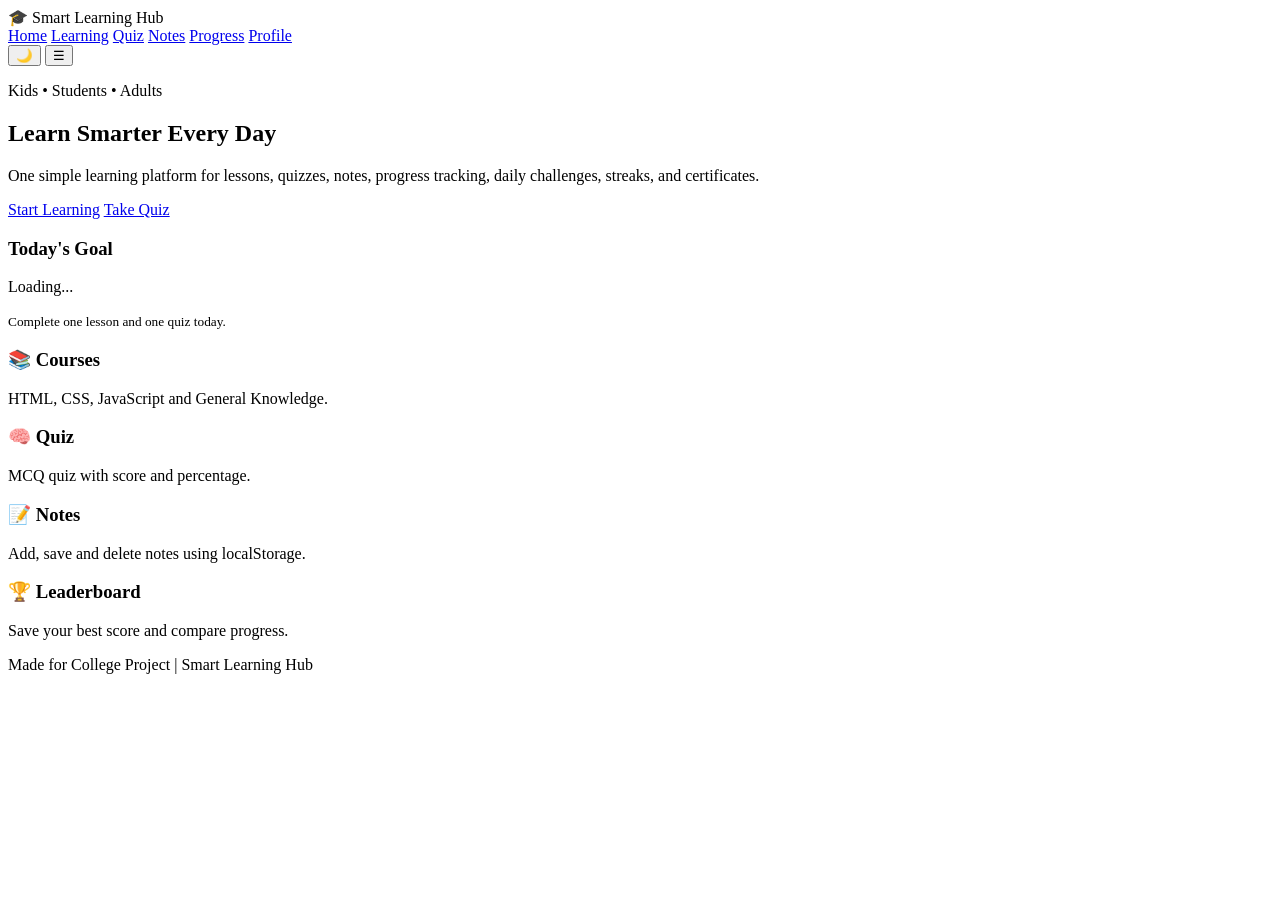
==== index.html @ 0637847f "Add files via upload" ====
<!DOCTYPE html>
<html lang="en">
<head>
  <meta charset="UTF-8" />
  <meta name="viewport" content="width=device-width, initial-scale=1.0" />
  <title>Smart Learning Hub</title>
  <link rel="stylesheet" href="css/style.css" />
</head>
<body>
  <header class="navbar">
    <div class="logo">🎓 Smart Learning Hub</div>
    <nav id="navLinks">
      <a href="index.html">Home</a>
      <a href="learning.html">Learning</a>
      <a href="quiz.html">Quiz</a>
      <a href="notes.html">Notes</a>
      <a href="progress.html">Progress</a>
      <a href="profile.html">Profile</a>
    </nav>
    <button class="theme-btn" onclick="toggleTheme()">🌙</button>
    <button class="menu-btn" onclick="toggleMenu()">☰</button>
  </header>

  <section class="hero">
    <div>
      <p class="badge">Kids • Students • Adults</p>
      <h1>Learn Smarter Every Day</h1>
      <p>One simple learning platform for lessons, quizzes, notes, progress tracking, daily challenges, streaks, and certificates.</p>
      <a class="btn" href="learning.html">Start Learning</a>
      <a class="btn secondary" href="quiz.html">Take Quiz</a>
    </div>
    <div class="hero-card">
      <h3>Today's Goal</h3>
      <p id="quote">Loading...</p>
      <div class="progress-line"><span style="width: 70%"></span></div>
      <small>Complete one lesson and one quiz today.</small>
    </div>
  </section>

  <section class="cards">
    <div class="card"><h3>📚 Courses</h3><p>HTML, CSS, JavaScript and General Knowledge.</p></div>
    <div class="card"><h3>🧠 Quiz</h3><p>MCQ quiz with score and percentage.</p></div>
    <div class="card"><h3>📝 Notes</h3><p>Add, save and delete notes using localStorage.</p></div>
    <div class="card"><h3>🏆 Leaderboard</h3><p>Save your best score and compare progress.</p></div>
  </section>

  <footer>Made for College Project | Smart Learning Hub</footer>
  <script src="js/app.js"></script>
</body>
</html>
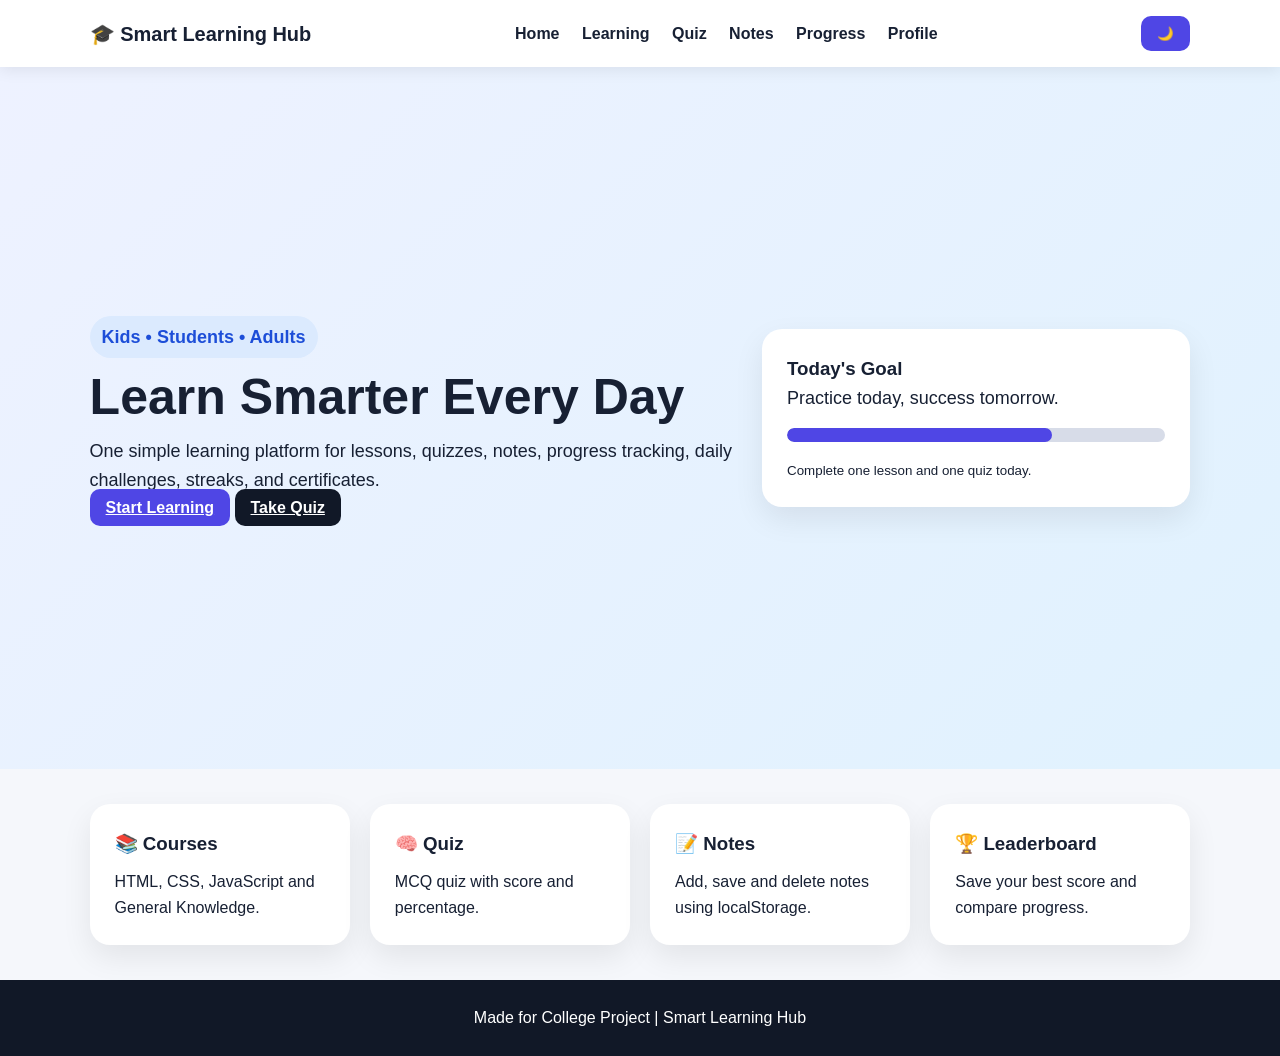
==== commit 5abb44bb: "Update stylesheet and script paths in index.html" ====
--- a/index.html
+++ b/index.html
@@ -4,7 +4,7 @@
   <meta charset="UTF-8" />
   <meta name="viewport" content="width=device-width, initial-scale=1.0" />
   <title>Smart Learning Hub</title>
-  <link rel="stylesheet" href="css/style.css" />
+  <link rel="stylesheet" href="style.css" />
 </head>
 <body>
   <header class="navbar">
@@ -45,6 +45,6 @@
   </section>
 
   <footer>Made for College Project | Smart Learning Hub</footer>
-  <script src="js/app.js"></script>
+  <script src="app.js"></script>
 </body>
 </html>
--- a/style.css
+++ b/style.css
@@ -0,0 +1 @@
+*{box-sizing:border-box;margin:0;padding:0;font-family:Arial,Helvetica,sans-serif}body{background:#f5f7fb;color:#172033;line-height:1.6}.dark{background:#101827;color:#f4f7fb}.navbar{display:flex;align-items:center;justify-content:space-between;padding:16px 7%;background:#ffffff;box-shadow:0 3px 15px rgba(0,0,0,.08);position:sticky;top:0;z-index:10}.dark .navbar,.dark .card,.dark .hero-card,.dark .stat,.dark input,.dark textarea,.dark select{background:#182235;color:#fff}.logo{font-weight:800;font-size:20px}nav a{color:inherit;text-decoration:none;margin:0 9px;font-weight:600}.theme-btn,.menu-btn,button,.btn{border:0;background:#4f46e5;color:white;padding:10px 16px;border-radius:10px;cursor:pointer;font-weight:700}.menu-btn{display:none}.secondary{background:#111827}.hero{min-height:78vh;display:grid;grid-template-columns:1.2fr .8fr;gap:30px;align-items:center;padding:60px 7%;background:linear-gradient(135deg,#eef2ff,#e0f2fe)}.dark .hero{background:linear-gradient(135deg,#111827,#1e293b)}.hero h1{font-size:50px;line-height:1.1;margin:12px 0}.hero p{font-size:18px;max-width:650px}.badge{display:inline-block;background:#dbeafe;color:#1d4ed8;padding:7px 12px;border-radius:999px;font-weight:800}.hero-card,.card,.stat{background:#fff;border-radius:20px;padding:25px;box-shadow:0 12px 30px rgba(0,0,0,.08)}.cards{display:grid;grid-template-columns:repeat(auto-fit,minmax(220px,1fr));gap:20px;padding:35px 7%}.card h3{margin-bottom:10px}.container{padding:35px 7%;min-height:78vh}.search,input,textarea,select{width:100%;padding:13px;margin:10px 0 18px;border:1px solid #ccd5e1;border-radius:12px;font-size:16px}textarea{min-height:150px;resize:vertical}.progress-line{width:100%;height:14px;background:#d7dce8;border-radius:20px;overflow:hidden;margin:15px 0}.progress-line span{display:block;height:100%;background:#4f46e5;border-radius:20px}.big{height:24px}.quiz-question{background:rgba(79,70,229,.08);padding:18px;border-radius:15px;margin:15px 0}.quiz-question label{display:block;margin:8px 0}.dashboard{display:grid;grid-template-columns:repeat(auto-fit,minmax(180px,1fr));gap:20px;margin:20px 0}.stat{text-align:center}.stat h2{font-size:35px;color:#4f46e5}.note-item{display:flex;justify-content:space-between;gap:10px;align-items:flex-start;background:rgba(79,70,229,.08);padding:15px;margin:12px 0;border-radius:15px}.profile-card{max-width:700px;margin:auto}footer{text-align:center;padding:25px;background:#111827;color:#fff}ul{padding-left:25px}#result{margin-top:20px;font-size:20px;font-weight:800}#leaderboard p{padding:10px;background:rgba(79,70,229,.08);border-radius:10px;margin:8px 0}@media(max-width:760px){.hero{grid-template-columns:1fr;padding-top:35px}.hero h1{font-size:36px}nav{display:none;position:absolute;right:7%;top:65px;background:#fff;padding:15px;border-radius:15px;box-shadow:0 10px 25px rgba(0,0,0,.15)}.dark nav{background:#182235}nav.show{display:flex;flex-direction:column}nav a{margin:8px}.menu-btn{display:inline-block}.cards{padding:25px 5%}.container{padding:25px 5%}}
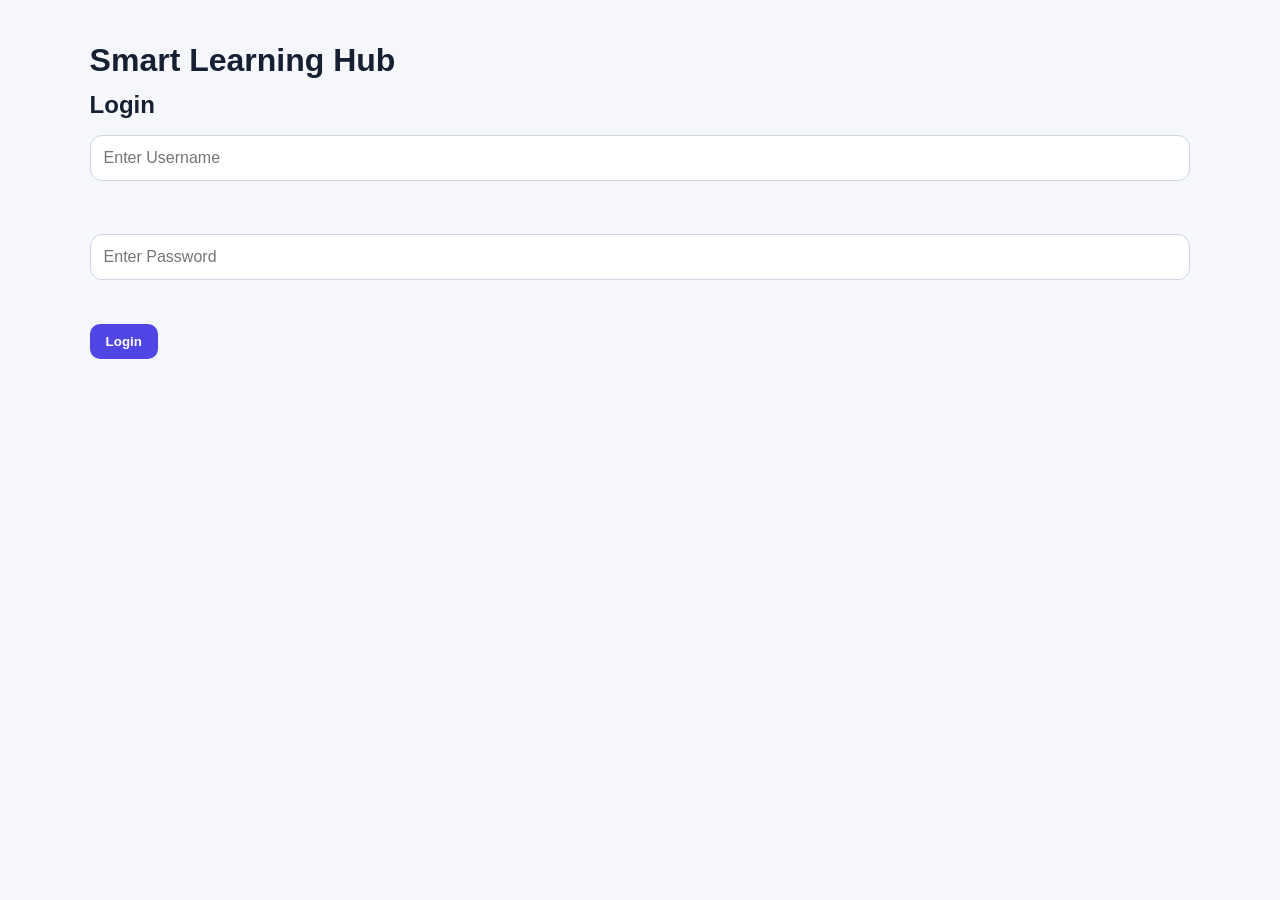
==== commit 93780d90: "Update index.html" ====
--- a/index.html
+++ b/index.html
@@ -46,5 +46,10 @@
 
   <footer>Made for College Project | Smart Learning Hub</footer>
   <script src="app.js"></script>
+  <script>
+    if(localStorage.getItem("loggedIn")!=="true"){
+      window.location.href="login.html";
+    }
+  </script>
 </body>
 </html>
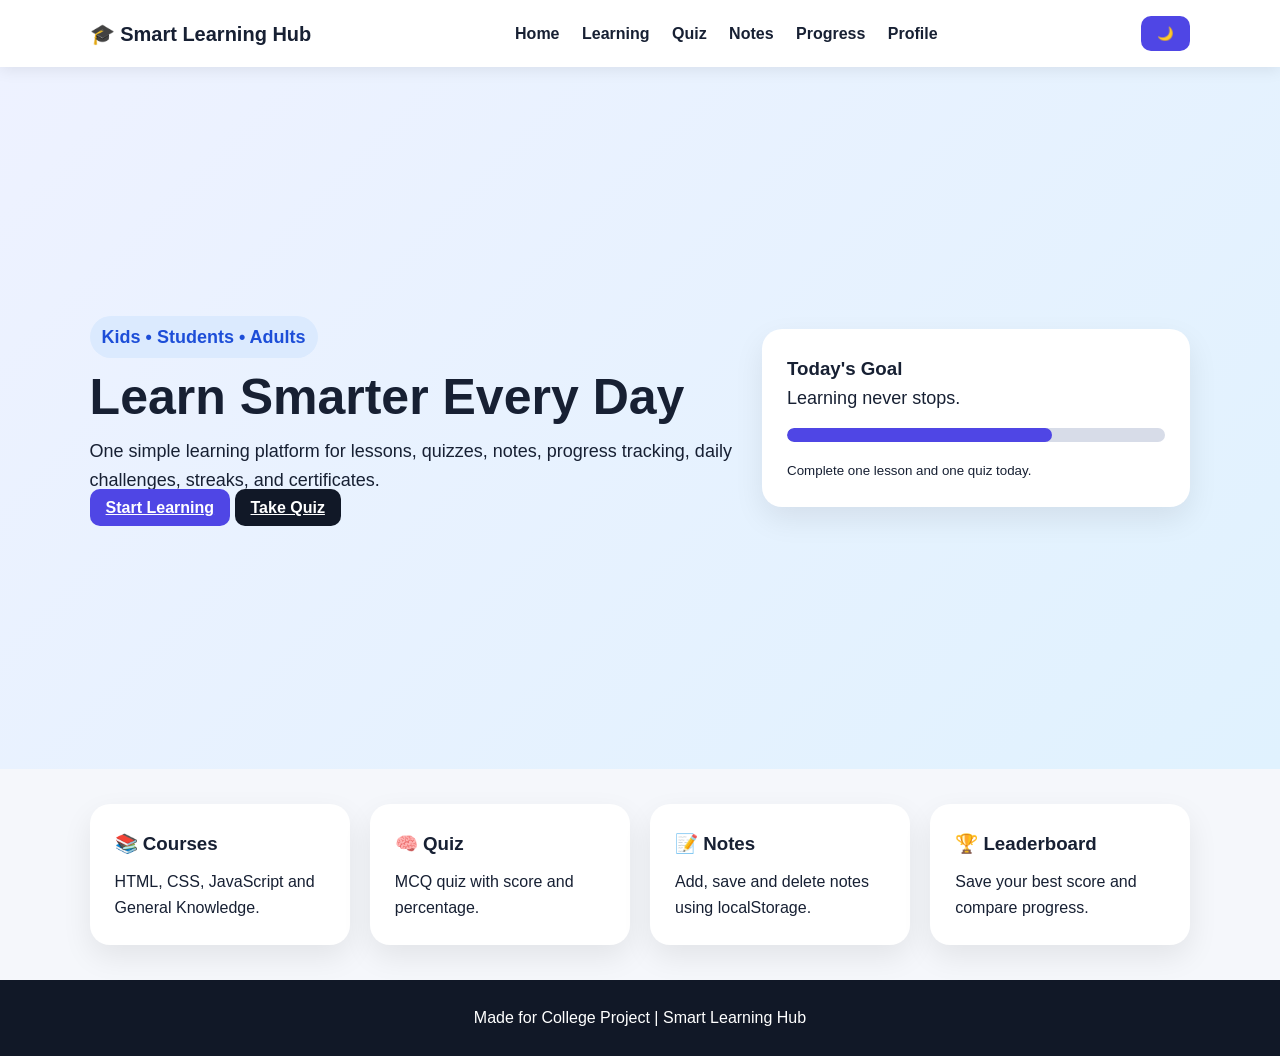
==== commit 16aaba88: "Update index.html" ====
--- a/index.html
+++ b/index.html
@@ -46,10 +46,6 @@
 
   <footer>Made for College Project | Smart Learning Hub</footer>
   <script src="app.js"></script>
-  <script>
-    if(localStorage.getItem("loggedIn")!=="true"){
-      window.location.href="login.html";
-    }
-  </script>
+  
 </body>
 </html>
